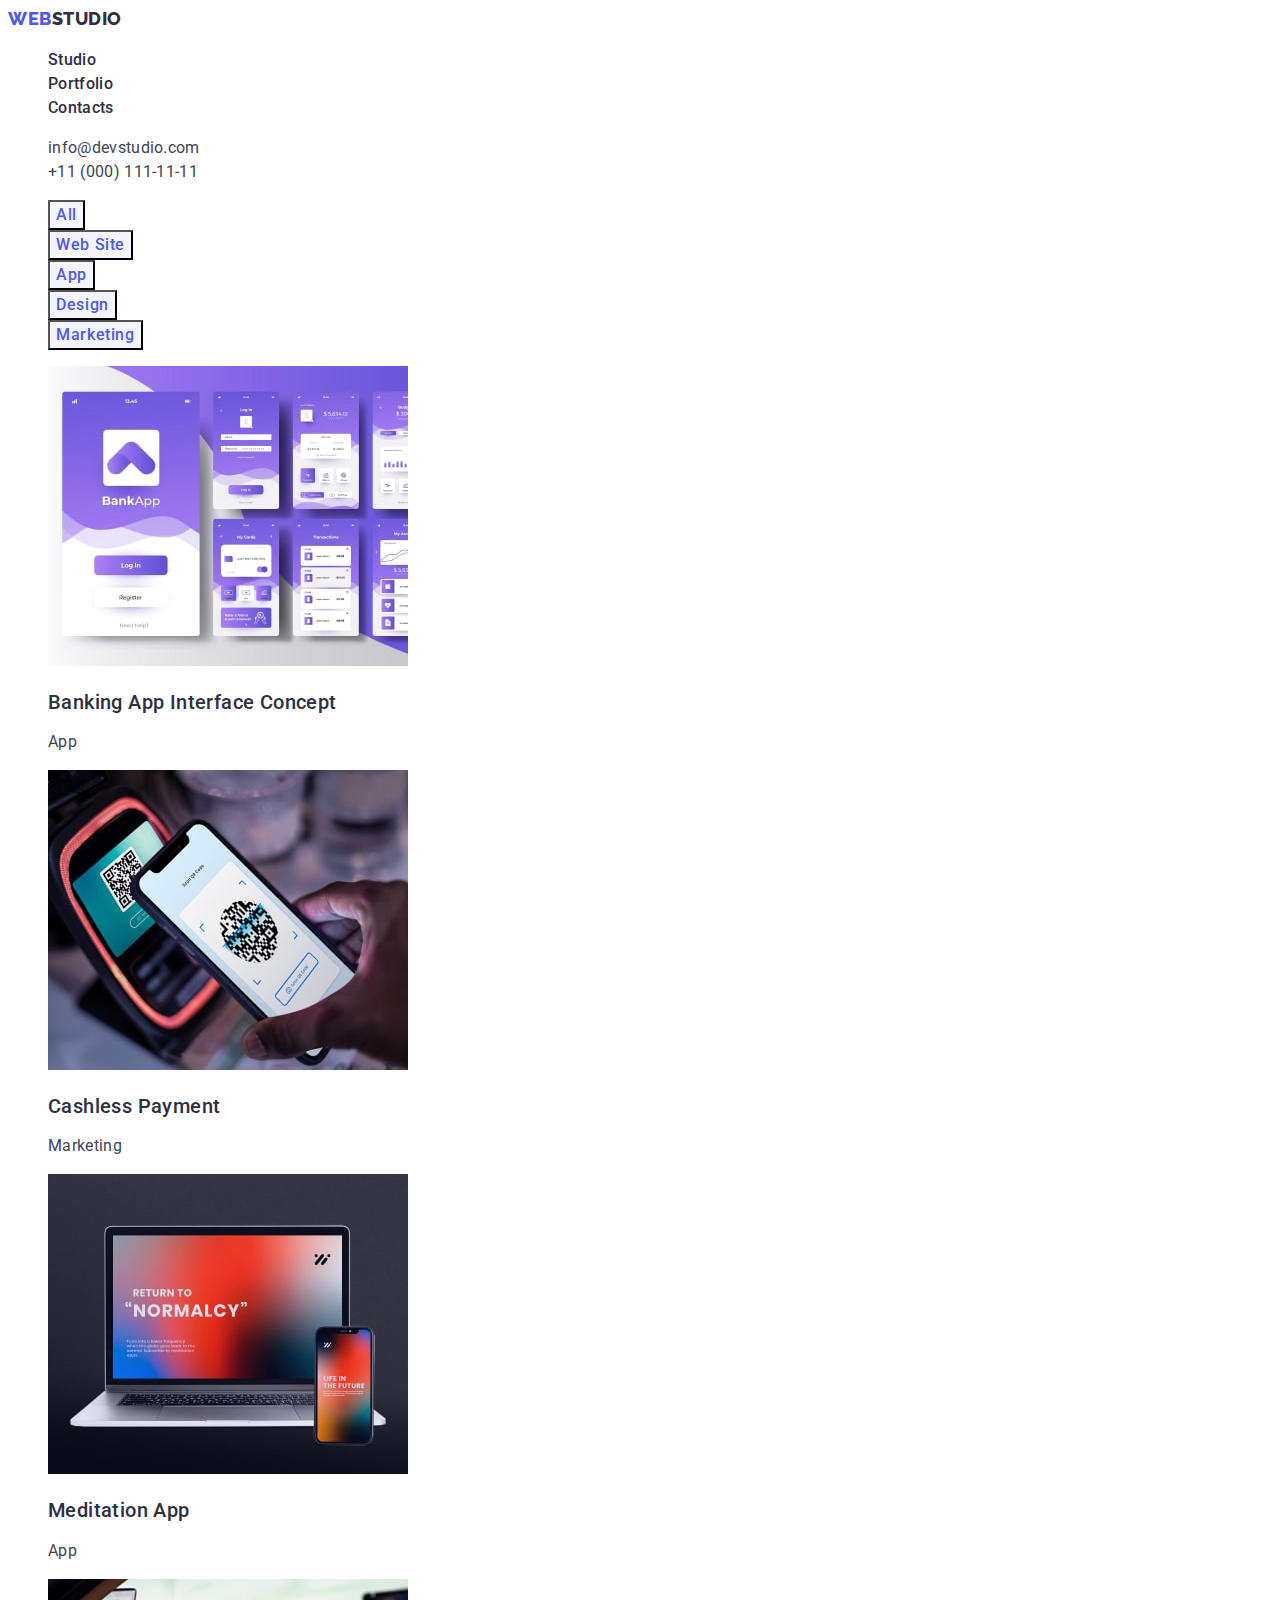
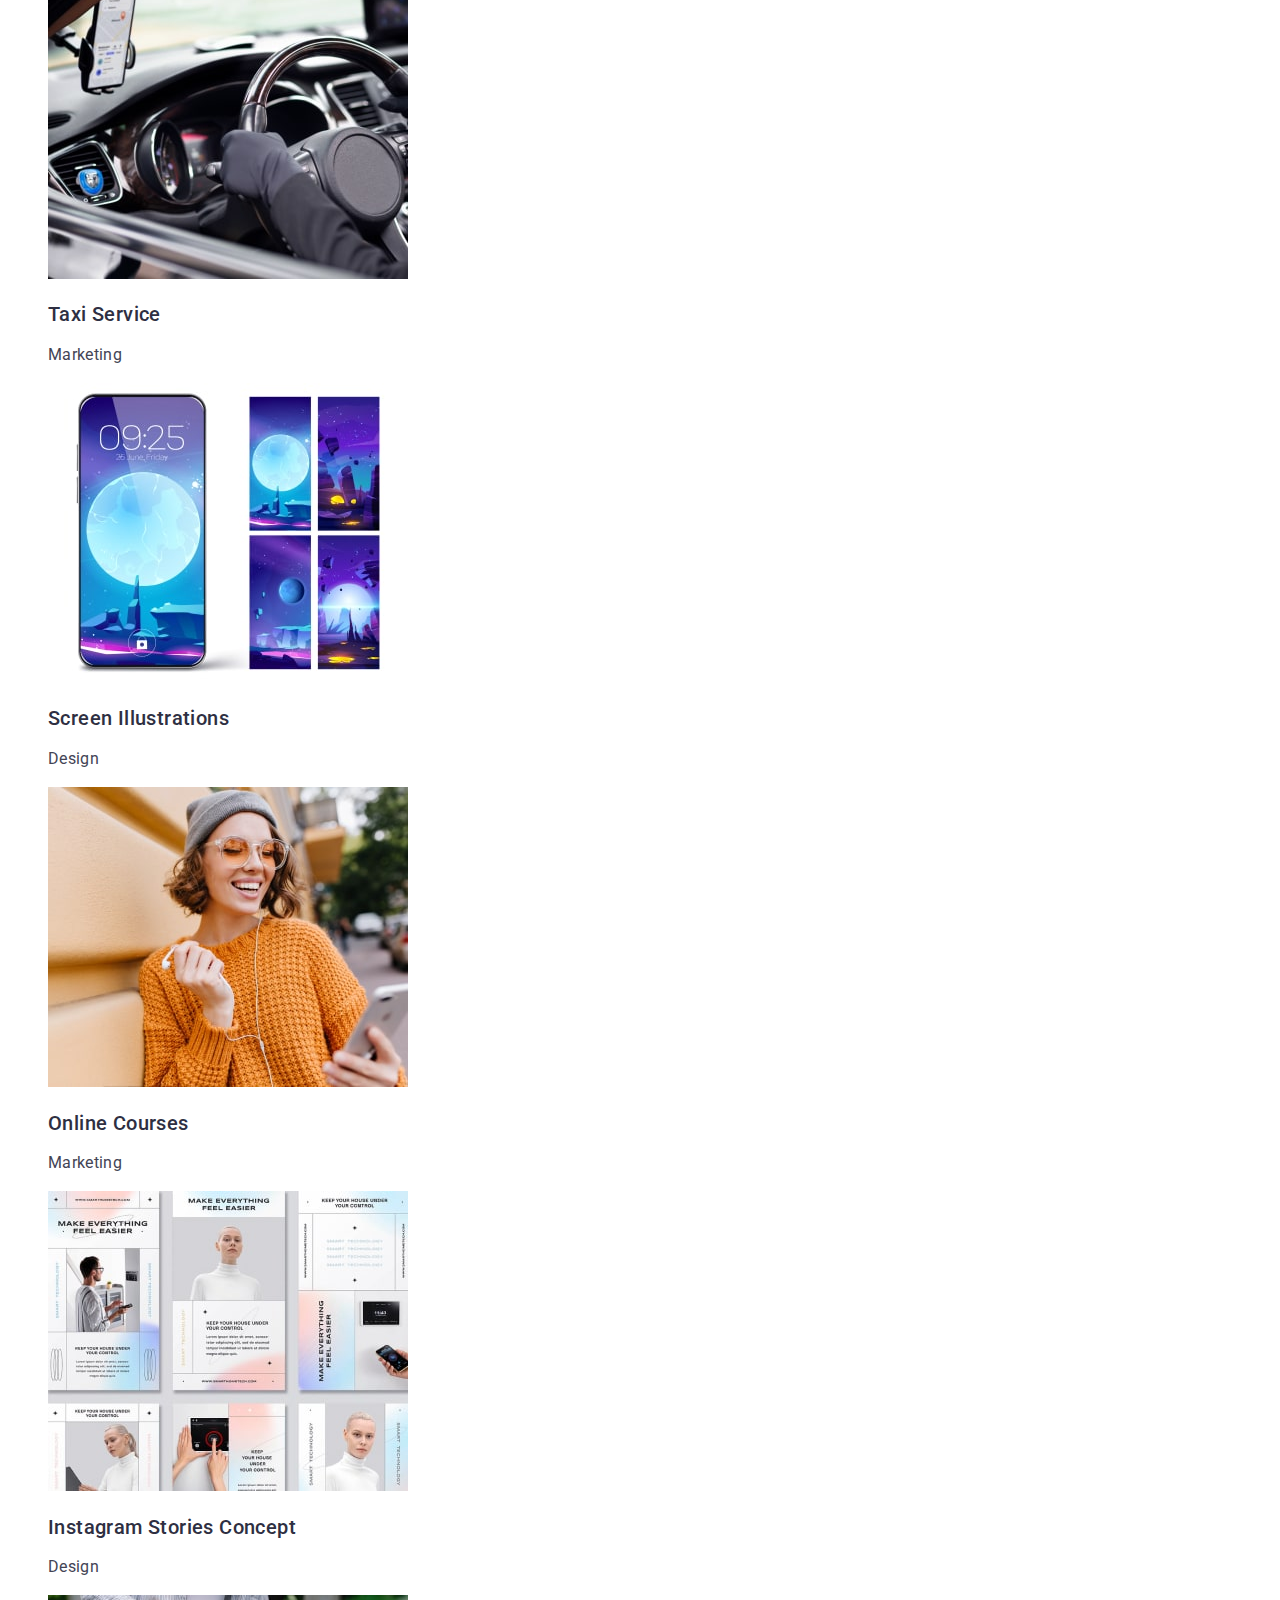
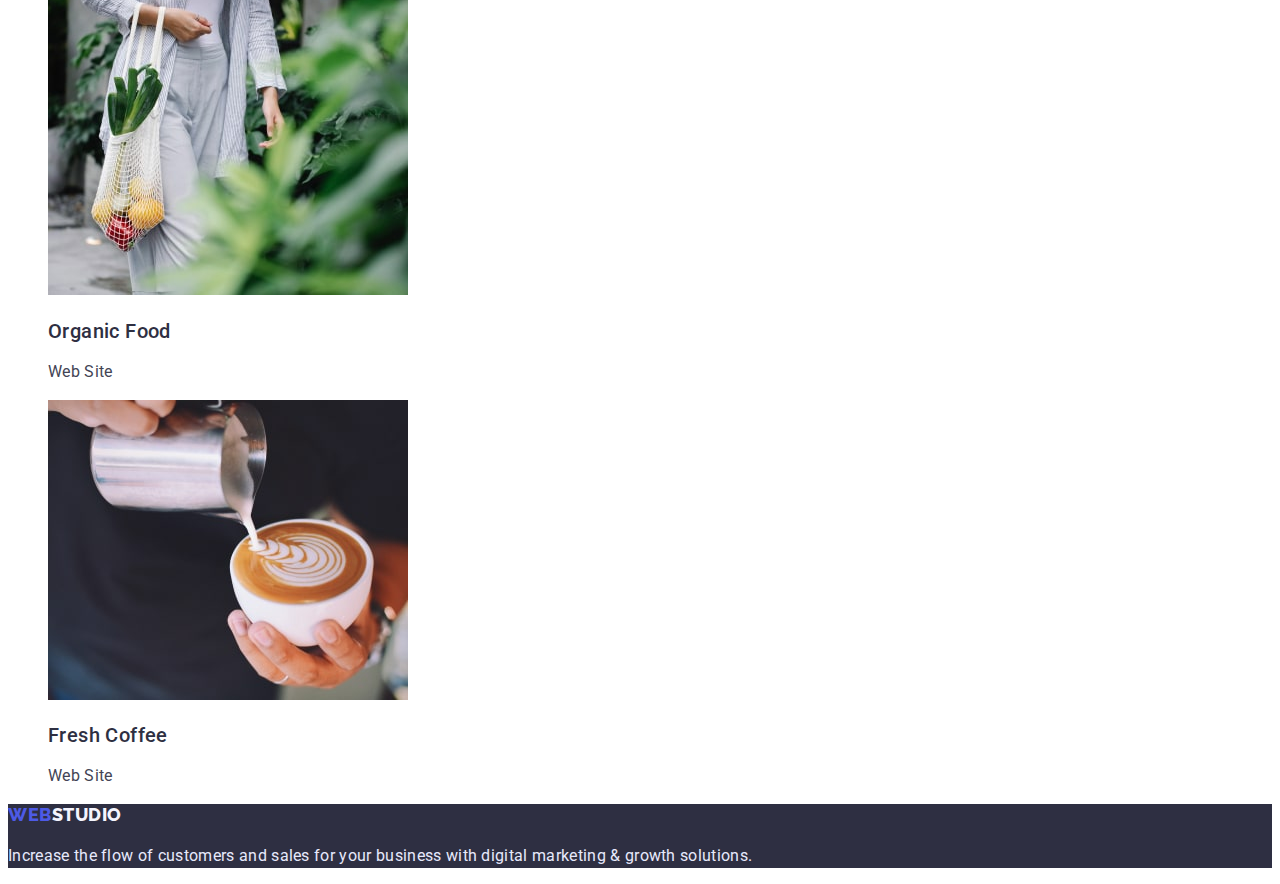
==== portfolio.html @ 1eaaf230 "Initial commit" ====
<!DOCTYPE html>
<html lang="en">
  <head>
    <meta charset="UTF-8" />
    <meta http-equiv="X-UA-Compatible" content="IE=edge" />
    <meta name="viewport" content="width=device-width, initial-scale=1.0" />
    <title>WebStudio</title>
    <link rel="preconnect" href="https://fonts.googleapis.com" />
    <link rel="preconnect" href="https://fonts.gstatic.com" crossorigin />
    <link
      href="https://fonts.googleapis.com/css2?family=Raleway:wght@800&family=Roboto:wght@400;500;700;900&display=swap"
      rel="stylesheet"
    />
    <link rel="stylesheet" href="./css/styles.css" />
  </head>
  <body>
    <!-- Header -->
    <header>
      <nav>
        <a class="link logo-link" href="./index.html"
          >Web<span class="logo-element">Studio</span></a
        >
        <ul class="list nav-list">
          <li>
            <a class="link nav-link" href="./index.html">Studio</a>
          </li>
          <li>
            <a class="link nav-link" href="./portfolio.html">Portfolio</a>
          </li>
          <li><a class="link nav-link" href="">Contacts</a></li>
        </ul>
      </nav>
      <address class="adress">
        <ul class="list">
          <li>
            <a class="link address-link" href="mailto:info@devstudio.com"
              >info@devstudio.com</a
            >
          </li>
          <li>
            <a class="link address-link" href="tel:+110001111111"
              >+11 (000) 111-11-11</a
            >
          </li>
        </ul>
      </address>
    </header>

    <main>
      <section class="section examples">
        <h1 class="hidden">Examples of work</h1>
        <ul class="list">
          <li><button type="button" class="button">All</button></li>
          <li>
            <button type="button" class="button">Web Site</button>
          </li>
          <li><button type="button" class="button">App</button></li>
          <li><button type="button" class="button">Design</button></li>
          <li>
            <button type="button" class="button">Marketing</button>
          </li>
        </ul>

        <ul class="list">
          <li>
            <a class="link"
              ><img
                src="./images/portfolio1img-min.jpg"
                alt="Banking App interface"
                width="360"
                height="300"
              />
              <h2 class="section-title">Banking App Interface Concept</h2>
              <p class="section-text">App</p></a
            >
          </li>
          <li>
            <a class="link"
              ><img
                src="./images/portfolio2img-min.jpg"
                alt="Cashless paying by phone"
                width="360"
                height="300"
              />
              <h2 class="section-title">Cashless Payment</h2>
              <p class="section-text">Marketing</p></a
            >
          </li>
          <li>
            <a class="link"
              ><img
                src="./images/portfolio3img-min.jpg"
                alt="Same application on computer and phone"
                width="360"
                height="300"
              />
              <h2 class="section-title">Meditation App</h2>
              <p class="section-text">App</p></a
            >
          </li>
          <li>
            <a class="link"
              ><img
                src="./images/portfolio4img-min.jpg"
                alt="Application on phone with cabin of auto on background"
                width="360"
                height="300"
              />
              <h2 class="section-title">Taxi Service</h2>
              <p class="section-text">Marketing</p></a
            >
          </li>
          <li>
            <a class="link"
              ><img
                src="./images/portfolio5img-min.jpg"
                alt="examples of phone wallpapers"
                width="360"
                height="300"
              />
              <h2 class="section-title">Screen Illustrations</h2>
              <p class="section-text">Design</p></a
            >
          </li>
          <li>
            <a class="link"
              ><img
                src="./images/portfolio6img-min.jpg"
                alt="Girl with phone"
                width="360"
                height="300"
              />
              <h2 class="section-title">Online Courses</h2>
              <p class="section-text">Marketing</p></a
            >
          </li>
          <li>
            <a class="link"
              ><img
                src="./images/portfolio7img-min.jpg"
                alt="Examples of websites design"
                width="360"
                height="300"
              />
              <h2 class="section-title">Instagram Stories Concept</h2>
              <p class="section-text">Design</p></a
            >
          </li>
          <li>
            <a class="link"
              ><img
                src="./images/portfolio8img-min.jpg"
                alt="Women with food in bag"
                width="360"
                height="300"
              />
              <h2 class="section-title">Organic Food</h2>
              <p class="section-text">Web Site</p></a
            >
          </li>
          <li>
            <a class="link"
              ><img
                src="./images/portfolio9img-min.jpg"
                alt="Making the cup of cofee with milk"
                width="360"
                height="300"
              />
              <h2 class="section-title">Fresh Coffee</h2>
              <p class="section-text">Web Site</p></a
            >
          </li>
        </ul>
      </section>
    </main>

    <!-- Footer -->
    <footer class="footer">
      <a class="link footer-link" href="./index.html"
        >Web<span class="footer-element">Studio</span></a
      >
      <p class="footer-text">
        Increase the flow of customers and sales for your business with digital
        marketing & growth solutions.
      </p>
    </footer>
  </body>
</html>
---- css/styles.css ----
:root {
  --iris-brand-color: #4d5ae5;
  --ocean-pressed-color: #404bbf;
  --navyblue-dark-color: #2e2f42;
  --green-success-color: #31d0aa;
  --slate-text-color: #434455;
  --lightslate-subtle-color: #8e8f99;
  --cornflower-accent-color: #e7e9fc;
  --cloud-light-color: #f4f4fd;
  --navyblue-modal-color: rgba(46, 47, 66, 0.4);
  --grey-hero-color: rgba(46, 47, 66, 0.7);
  --main-color: #fff;
  --font-weight-caption: 700;
  --font-size-caption: 36px;
  --font-weight-title: 500;
  --font-size-title: 20px;
}

/* --- Common styles --- */

body {
  font-family: "Roboto", sans-serif;
  line-height: 1.5;
  letter-spacing: 0.02em;
  color: var(--slate-text-color);
  background-color: var(--main-color);
}

.hidden {
  display: none;
}

.link {
  text-decoration: none;
}

.list {
  list-style: none;
}

.section-caption {
  font-weight: var(--font-weight-caption);
  font-size: var(--font-size-caption);
  line-height: 1.11;
  text-align: center;
  letter-spacing: 0.02em;
  text-transform: capitalize;
  color: var(--navyblue-dark-color);
}

.section-title {
  font-weight: var(--font-weight-title);
  font-size: var(--font-size-title);
  line-height: 1.2;
  letter-spacing: 0.02em;
  color: var(--navyblue-dark-color);
}

.section-text {
  font-size: 16px;
  line-height: 1.5;
  letter-spacing: 0.02em;
  color: var(--slate-text-color);
}

.button {
  cursor: pointer;
  font-family: "Roboto", sans-serif;
  font-weight: var(--font-weight-title);
  font-size: 16px;
  line-height: 1.5;
  letter-spacing: 0.04em;
  color: var(--main-color);
  background-color: var(--iris-brand-color);
}

.button:hover {
  background-color: var(--ocean-pressed-color);
}

/* --- Header --- */

.logo-link {
  font-family: "Raleway", sans-serif;
  font-weight: 800;
  font-size: 18px;
  /* autocheck error */
  line-height: 1.17;
  letter-spacing: 0.03em;
  text-transform: uppercase;
  color: var(--iris-brand-color);
}

.logo-element {
  color: var(--navyblue-dark-color);
}

.nav-link {
  font-weight: 500;
  font-size: 16px;
  line-height: 1.5;
  letter-spacing: 0.02em;
  color: var(--navyblue-dark-color);
}

.nav-link:hover,
.nav-link:focus {
  color: var(--ocean-pressed-color);
}

/* .nav-list .link.active {
  color: var(--ocean-pressed-color);
} */

.adress {
  font-style: normal;
}
.address-link {
  color: var(--slate-text-color);
}

.address-link:hover,
.address-link:focus {
  color: var(--ocean-pressed-color);
}

/* --- Hero section ---  */
.hero-section {
  background-color: var(--navyblue-dark-color);
}

.hero-caption {
  font-weight: var(--font-weight-caption);
  font-size: 56px;
  line-height: 1.07;
  text-align: center;
  letter-spacing: 0.02em;
  color: var(--main-color);
}

/* --- Our features section --- */
/* --- What are we doing section --- */

/* --- Our Team Section--- */

.team .section-title,
.team .section-text {
  background-color: var(--main-color);
  text-align: center;
}

.team {
  background-color: var(--cloud-light-color);
}

/* --- Footer --- */

.footer {
  background-color: var(--navyblue-dark-color);
}

.footer-link {
  font-family: "Raleway", sans-serif;
  font-weight: 800;
  font-size: 18px;
  line-height: 1.17;
  letter-spacing: 0.03em;
  text-transform: uppercase;
  color: var(--iris-brand-color);
}

.footer-element {
  color: var(--cloud-light-color);
}

.footer-text {
  color: var(--cornflower-accent-color);
}

/* --- Portfolio page --- */

.examples .button {
  color: var(--iris-brand-color);
  background-color: var(--cloud-light-color);
}

.examples .button:hover {
  color: var(--main-color);
  background-color: var(--ocean-pressed-color);
}
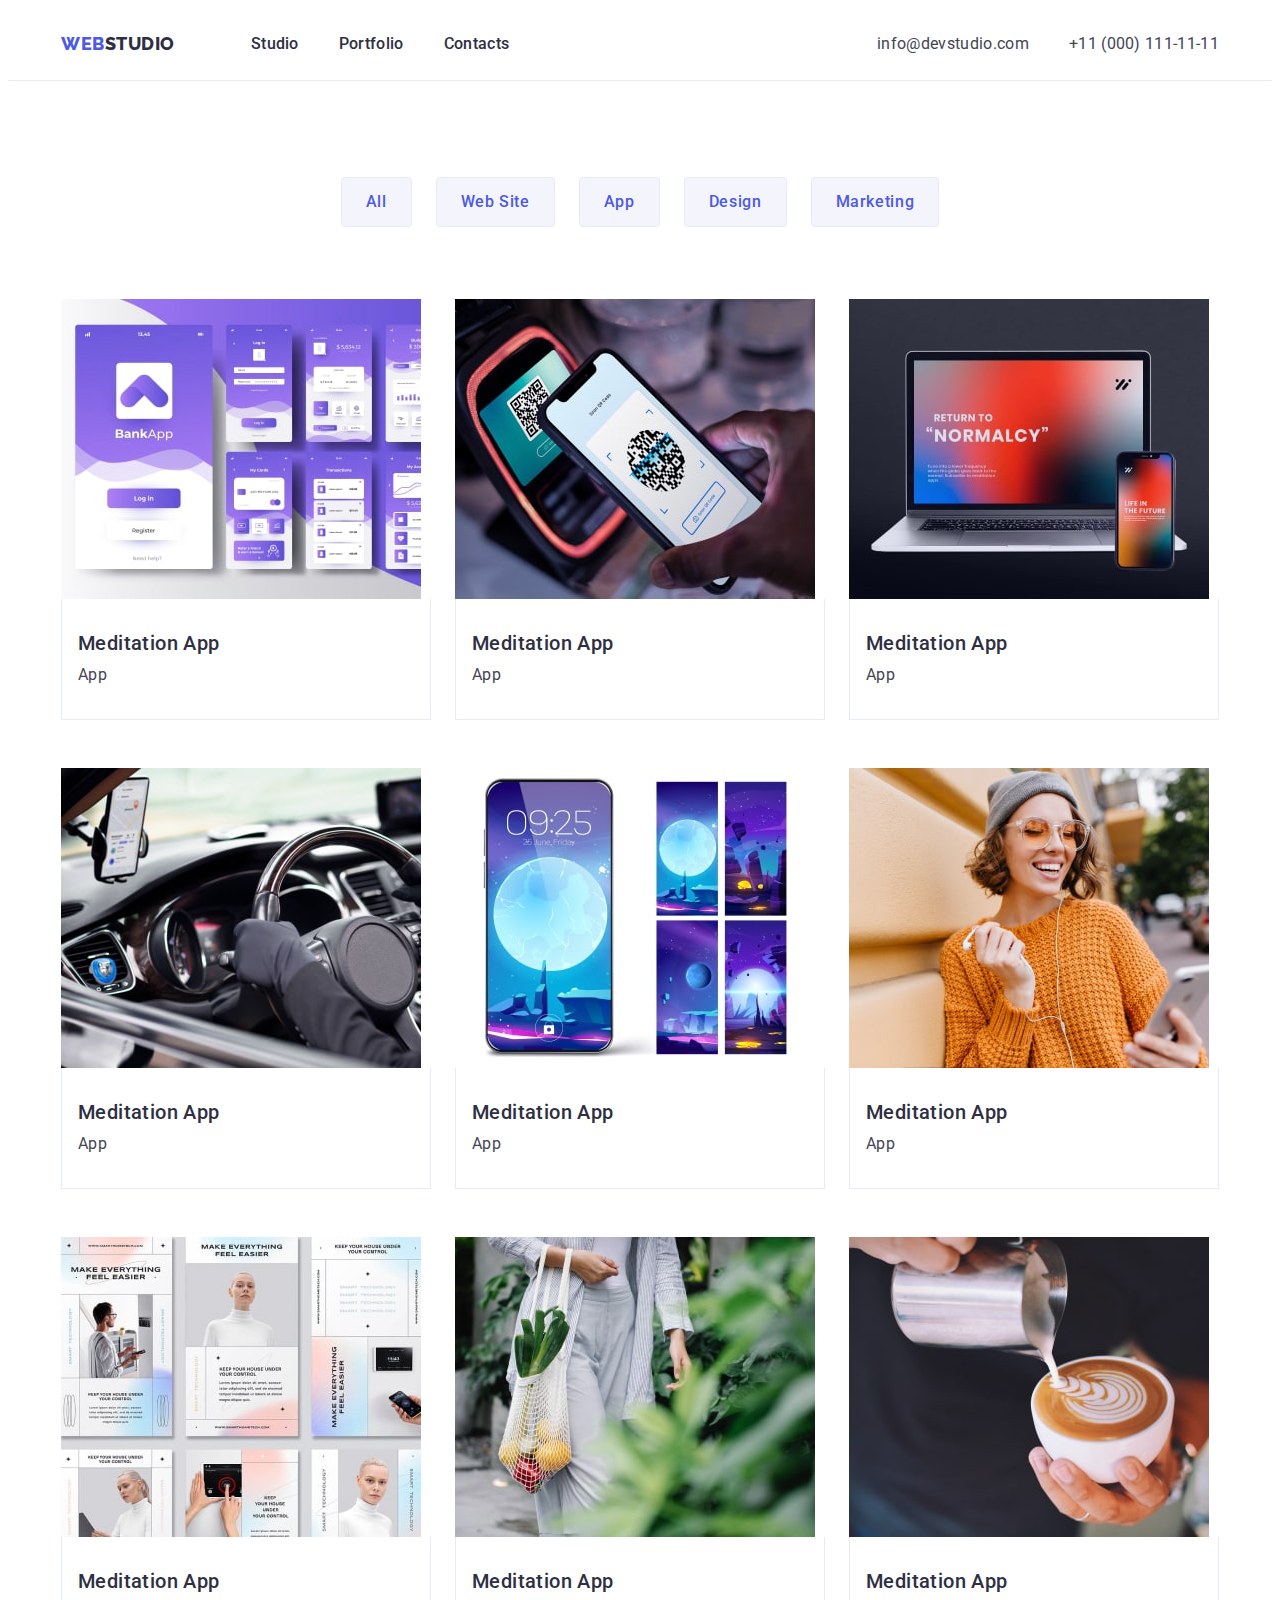
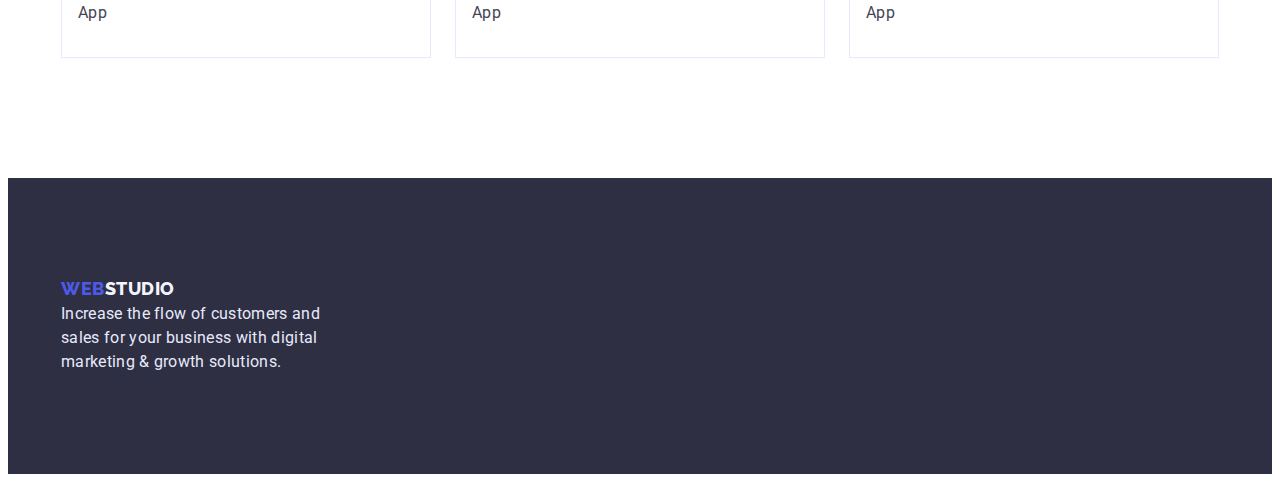
==== commit f612a942: "home work 3 pre-release" ====
--- a/portfolio.html
+++ b/portfolio.html
@@ -5,6 +5,13 @@
     <meta http-equiv="X-UA-Compatible" content="IE=edge" />
     <meta name="viewport" content="width=device-width, initial-scale=1.0" />
     <title>WebStudio</title>
+    <link
+      rel="stylesheet"
+      href="https://cdnjs.cloudflare.com/ajax/libs/modern-normalize/1.1.0/modern-normalize.min.css"
+      integrity="sha512-wpPYUAdjBVSE4KJnH1VR1HeZfpl1ub8YT/NKx4PuQ5NmX2tKuGu6U/JRp5y+Y8XG2tV+wKQpNHVUX03MfMFn9Q=="
+      crossorigin="anonymous"
+      referrerpolicy="no-referrer"
+    />
     <link rel="preconnect" href="https://fonts.googleapis.com" />
     <link rel="preconnect" href="https://fonts.gstatic.com" crossorigin />
     <link
@@ -15,174 +22,191 @@
   </head>
   <body>
     <!-- Header -->
-    <header>
-      <nav>
-        <a class="link logo-link" href="./index.html"
-          >Web<span class="logo-element">Studio</span></a
-        >
-        <ul class="list nav-list">
-          <li>
-            <a class="link nav-link" href="./index.html">Studio</a>
-          </li>
-          <li>
-            <a class="link nav-link" href="./portfolio.html">Portfolio</a>
-          </li>
-          <li><a class="link nav-link" href="">Contacts</a></li>
-        </ul>
-      </nav>
-      <address class="adress">
-        <ul class="list">
-          <li>
-            <a class="link address-link" href="mailto:info@devstudio.com"
-              >info@devstudio.com</a
-            >
-          </li>
-          <li>
-            <a class="link address-link" href="tel:+110001111111"
-              >+11 (000) 111-11-11</a
-            >
-          </li>
-        </ul>
-      </address>
+    <header class="header">
+      <div class="container header-container">
+        <nav class="nav-container">
+          <a class="logo-link link" href="./index.html"
+            >Web<span class="logo-element">Studio</span></a
+          >
+          <ul class="nav-list list">
+            <li>
+              <a class="nav-link link" href="./index.html">Studio</a>
+            </li>
+            <li>
+              <a class="nav-link link" href="./portfolio.html">Portfolio</a>
+            </li>
+            <li><a class="nav-link link" href="">Contacts</a></li>
+          </ul>
+        </nav>
+        <address class="adress">
+          <ul class="address-list list">
+            <li>
+              <a class="link address-link" href="mailto:info@devstudio.com"
+                >info@devstudio.com</a
+              >
+            </li>
+            <li>
+              <a class="link address-link" href="tel:+110001111111"
+                >+11 (000) 111-11-11</a
+              >
+            </li>
+          </ul>
+        </address>
+      </div>
     </header>
+
+    <!-- Main Section -->
 
     <main>
       <section class="section examples">
-        <h1 class="hidden">Examples of work</h1>
-        <ul class="list">
-          <li><button type="button" class="button">All</button></li>
-          <li>
-            <button type="button" class="button">Web Site</button>
-          </li>
-          <li><button type="button" class="button">App</button></li>
-          <li><button type="button" class="button">Design</button></li>
-          <li>
-            <button type="button" class="button">Marketing</button>
-          </li>
-        </ul>
-
-        <ul class="list">
-          <li>
-            <a class="link"
-              ><img
-                src="./images/portfolio1img-min.jpg"
-                alt="Banking App interface"
-                width="360"
-                height="300"
-              />
-              <h2 class="section-title">Banking App Interface Concept</h2>
-              <p class="section-text">App</p></a
-            >
-          </li>
-          <li>
-            <a class="link"
-              ><img
-                src="./images/portfolio2img-min.jpg"
-                alt="Cashless paying by phone"
-                width="360"
-                height="300"
-              />
-              <h2 class="section-title">Cashless Payment</h2>
-              <p class="section-text">Marketing</p></a
-            >
-          </li>
-          <li>
-            <a class="link"
-              ><img
-                src="./images/portfolio3img-min.jpg"
-                alt="Same application on computer and phone"
-                width="360"
-                height="300"
-              />
-              <h2 class="section-title">Meditation App</h2>
-              <p class="section-text">App</p></a
-            >
-          </li>
-          <li>
-            <a class="link"
-              ><img
-                src="./images/portfolio4img-min.jpg"
-                alt="Application on phone with cabin of auto on background"
-                width="360"
-                height="300"
-              />
-              <h2 class="section-title">Taxi Service</h2>
-              <p class="section-text">Marketing</p></a
-            >
-          </li>
-          <li>
-            <a class="link"
-              ><img
-                src="./images/portfolio5img-min.jpg"
-                alt="examples of phone wallpapers"
-                width="360"
-                height="300"
-              />
-              <h2 class="section-title">Screen Illustrations</h2>
-              <p class="section-text">Design</p></a
-            >
-          </li>
-          <li>
-            <a class="link"
-              ><img
-                src="./images/portfolio6img-min.jpg"
-                alt="Girl with phone"
-                width="360"
-                height="300"
-              />
-              <h2 class="section-title">Online Courses</h2>
-              <p class="section-text">Marketing</p></a
-            >
-          </li>
-          <li>
-            <a class="link"
-              ><img
-                src="./images/portfolio7img-min.jpg"
-                alt="Examples of websites design"
-                width="360"
-                height="300"
-              />
-              <h2 class="section-title">Instagram Stories Concept</h2>
-              <p class="section-text">Design</p></a
-            >
-          </li>
-          <li>
-            <a class="link"
-              ><img
-                src="./images/portfolio8img-min.jpg"
-                alt="Women with food in bag"
-                width="360"
-                height="300"
-              />
-              <h2 class="section-title">Organic Food</h2>
-              <p class="section-text">Web Site</p></a
-            >
-          </li>
-          <li>
-            <a class="link"
-              ><img
-                src="./images/portfolio9img-min.jpg"
-                alt="Making the cup of cofee with milk"
-                width="360"
-                height="300"
-              />
-              <h2 class="section-title">Fresh Coffee</h2>
-              <p class="section-text">Web Site</p></a
-            >
-          </li>
-        </ul>
+        <div class="container">
+          <h1 class="visually-hidden">Examples of work</h1>
+          <ul class="list button-list">
+            <li><button type="button" class="button">All</button></li>
+            <li>
+              <button type="button" class="button">Web Site</button>
+            </li>
+            <li><button type="button" class="button">App</button></li>
+            <li><button type="button" class="button">Design</button></li>
+            <li>
+              <button type="button" class="button">Marketing</button>
+            </li>
+          </ul>
+
+          <ul class="list examples-list">
+            <li class="example-item">
+              <a class="link"
+                ><img class="img-attribute"
+                  src="./images/portfolio1img-min.jpg"
+                  alt="Banking App interface"
+                  width="360"
+                  height="300"
+                />
+                <div class="example-card">
+                  <h2 class="section-title">Meditation App</h2>
+                  <p class="section-text">App</p></a>
+              </div>
+            </li>
+            <li class="example-item">
+              <a class="link"
+                ><img class="img-attribute"
+                  src="./images/portfolio2img-min.jpg"
+                  alt="Cashless paying by phone"
+                  width="360"
+                  height="300"
+                />
+                <div class="example-card">
+                  <h2 class="section-title">Meditation App</h2>
+                  <p class="section-text">App</p></a>
+              </div>
+            </li>
+            <li class="example-item">
+              <a class="link"
+                ><img class="img-attribute"
+                  src="./images/portfolio3img-min.jpg"
+                  alt="Same application on computer and phone"
+                  width="360"
+                  height="300"
+                />
+                <div class="example-card">
+                  <h2 class="section-title">Meditation App</h2>
+                  <p class="section-text">App</p></a>
+              </div>
+            </li>
+            <li class="example-item">
+              <a class="link"
+                ><img class="img-attribute"
+                  src="./images/portfolio4img-min.jpg"
+                  alt="Application on phone with cabin of auto on background"
+                  width="360"
+                  height="300"
+                />
+                <div class="example-card">
+                  <h2 class="section-title">Meditation App</h2>
+                  <p class="section-text">App</p></a>
+              </div>
+            </li>
+            <li class="example-item">
+              <a class="link"
+                ><img class="img-attribute"
+                  src="./images/portfolio5img-min.jpg"
+                  alt="examples of phone wallpapers"
+                  width="360"
+                  height="300"
+                />
+                <div class="example-card">
+                  <h2 class="section-title">Meditation App</h2>
+                  <p class="section-text">App</p></a>
+              </div>
+            </li>
+            <li class="example-item">
+              <a class="link"
+                ><img class="img-attribute"
+                  src="./images/portfolio6img-min.jpg"
+                  alt="Girl with phone"
+                  width="360"
+                  height="300"
+                />
+                <div class="example-card">
+                  <h2 class="section-title">Meditation App</h2>
+                  <p class="section-text">App</p></a>
+              </div>
+            </li>
+            <li class="example-item">
+              <a class="link"
+                ><img class="img-attribute"
+                  src="./images/portfolio7img-min.jpg"
+                  alt="Examples of websites design"
+                  width="360"
+                  height="300"
+                />
+                <div class="example-card">
+                  <h2 class="section-title">Meditation App</h2>
+                  <p class="section-text">App</p></a>
+              </div>
+            </li>
+            <li class="example-item">
+              <a class="link"
+                ><img class="img-attribute"
+                  src="./images/portfolio8img-min.jpg"
+                  alt="Women with food in bag"
+                  width="360"
+                  height="300"
+                />
+                <div class="example-card">
+                  <h2 class="section-title">Meditation App</h2>
+                  <p class="section-text">App</p></a>
+              </div>
+            </li>
+            <li class="example-item">
+              <a class="link"
+                ><img class="img-attribute"
+                  src="./images/portfolio9img-min.jpg"
+                  alt="Making the cup of cofee with milk"
+                  width="360"
+                  height="300"
+                />
+                <div class="example-card">
+                  <h2 class="section-title">Meditation App</h2>
+                  <p class="section-text">App</p></a>
+              </div>
+            </li>
+          </ul>
+        </div>
       </section>
     </main>
 
     <!-- Footer -->
     <footer class="footer">
-      <a class="link footer-link" href="./index.html"
-        >Web<span class="footer-element">Studio</span></a
-      >
-      <p class="footer-text">
-        Increase the flow of customers and sales for your business with digital
-        marketing & growth solutions.
-      </p>
+      <div class="container footer-container">
+        <a class="link footer-link" href="./index.html"
+          >Web<span class="footer-element">Studio</span></a
+        >
+        <p class="footer-text">
+          Increase the flow of customers and sales for your business with
+          digital marketing & growth solutions.
+        </p>
+      </div>
     </footer>
   </body>
 </html>
--- a/css/styles.css
+++ b/css/styles.css
@@ -20,14 +20,35 @@
 
 body {
   font-family: "Roboto", sans-serif;
+  font-size: 16px;
   line-height: 1.5;
   letter-spacing: 0.02em;
   color: var(--slate-text-color);
   background-color: var(--main-color);
 }
 
-.hidden {
-  display: none;
+h1,
+h2,
+h3,
+h4,
+h5,
+h6,
+p,
+ul {
+  margin: 0;
+}
+
+.visually-hidden {
+  position: absolute;
+  width: 1px;
+  height: 1px;
+  margin: -1px;
+  border: 0;
+  padding: 0;
+  white-space: nowrap;
+  clip-path: inset(100%);
+  clip: rect(0 0 0 0);
+  overflow: hidden;
 }
 
 .link {
@@ -36,9 +57,17 @@
 
 .list {
   list-style: none;
+  padding: 0;
+  margin: 0;
+}
+
+.section {
+  padding-top: 120px;
+  padding-bottom: 120px;
 }
 
 .section-caption {
+  margin-bottom: 72px;
   font-weight: var(--font-weight-caption);
   font-size: var(--font-size-caption);
   line-height: 1.11;
@@ -65,42 +94,80 @@
 
 .button {
   cursor: pointer;
-  font-family: "Roboto", sans-serif;
+  font-family: inherit;
   font-weight: var(--font-weight-title);
   font-size: 16px;
   line-height: 1.5;
   letter-spacing: 0.04em;
   color: var(--main-color);
   background-color: var(--iris-brand-color);
+  border-radius: 4px;
+  border: none;
 }
 
 .button:hover {
   background-color: var(--ocean-pressed-color);
 }
 
-/* --- Header --- */
+.img-attribute {
+  display: block;
+  max-width: 100%;
+  height: auto;
+}
+
+.container {
+  width: 1158px;
+  padding: 0 15px;
+  margin: 0 auto;
+}
+
+/* ---------- Header ---------- */
+
+.header {
+  border-bottom: 1px solid var(--cornflower-accent-color);
+}
+
+.container.header-container {
+  display: flex;
+  align-items: center;
+}
+
+.nav-container {
+  display: flex;
+  align-items: center;
+}
 
 .logo-link {
   font-family: "Raleway", sans-serif;
   font-weight: 800;
   font-size: 18px;
-  /* autocheck error */
   line-height: 1.17;
   letter-spacing: 0.03em;
   text-transform: uppercase;
   color: var(--iris-brand-color);
+  padding-top: 24px;
+  padding-bottom: 24px;
 }
 
 .logo-element {
   color: var(--navyblue-dark-color);
 }
 
+.nav-list {
+  display: flex;
+  margin-left: 76px;
+  gap: 40px;
+}
+
 .nav-link {
+  display: block;
   font-weight: 500;
   font-size: 16px;
   line-height: 1.5;
   letter-spacing: 0.02em;
   color: var(--navyblue-dark-color);
+  padding-top: 24px;
+  padding-bottom: 24px;
 }
 
 .nav-link:hover,
@@ -108,15 +175,20 @@
   color: var(--ocean-pressed-color);
 }
 
-/* .nav-list .link.active {
-  color: var(--ocean-pressed-color);
-} */
-
 .adress {
   font-style: normal;
-}
+  margin-left: auto;
+}
+
+.address-list {
+  display: flex;
+  gap: 40px;
+}
+
 .address-link {
   color: var(--slate-text-color);
+  padding-top: 24px;
+  padding-bottom: 24px;
 }
 
 .address-link:hover,
@@ -127,36 +199,91 @@
 /* --- Hero section ---  */
 .hero-section {
   background-color: var(--navyblue-dark-color);
+  text-align: center;
+}
+.hero-container {
+  padding-top: 188px;
+  padding-bottom: 188px;
 }
 
 .hero-caption {
   font-weight: var(--font-weight-caption);
   font-size: 56px;
   line-height: 1.07;
-  text-align: center;
   letter-spacing: 0.02em;
   color: var(--main-color);
+  max-width: 496px;
+  margin: 0 auto 48px;
+}
+
+.hero-button {
+  padding: 16px 32px;
+  box-shadow: 0px 4px 4px rgba(0, 0, 0, 0.15);
 }
 
 /* --- Our features section --- */
+
+.features-list {
+  display: flex;
+  gap: 24px;
+}
+
+.features-list .item {
+  flex-basis: calc((100% - 3 * 24px) / 4);
+}
+
+.features-list .section-title {
+  margin-bottom: 8px;
+}
+
 /* --- What are we doing section --- */
+
+.work {
+  padding-top: 0;
+}
+
+.work-list {
+  display: flex;
+  gap: 24px;
+}
 
 /* --- Our Team Section--- */
 
 .team .section-title,
 .team .section-text {
-  background-color: var(--main-color);
   text-align: center;
+}
+
+.team-list {
+  display: flex;
+  gap: 24px;
 }
 
 .team {
   background-color: var(--cloud-light-color);
 }
 
+.team-card {
+  box-shadow: 0px 1px 6px rgba(46, 47, 66, 0.08),
+    0px 1px 1px rgba(46, 47, 66, 0.16), 0px 2px 1px rgba(46, 47, 66, 0.08);
+  border-radius: 0px 0px 4px 4px;
+}
+
+.team-member {
+  padding: 32px 16px;
+  background-color: var(--main-color);
+  border-radius: 0px 0px 4px 4px;
+}
+
 /* --- Footer --- */
 
 .footer {
   background-color: var(--navyblue-dark-color);
+}
+
+.footer-container {
+  padding-top: 100px;
+  padding-bottom: 100px;
 }
 
 .footer-link {
@@ -167,6 +294,7 @@
   letter-spacing: 0.03em;
   text-transform: uppercase;
   color: var(--iris-brand-color);
+  margin-bottom: 16px;
 }
 
 .footer-element {
@@ -175,16 +303,57 @@
 
 .footer-text {
   color: var(--cornflower-accent-color);
+  max-width: 264px;
+  /* margin-top: 16px; */
 }
 
 /* --- Portfolio page --- */
 
+.examples {
+  padding-top: 96px;
+}
+
 .examples .button {
+  padding: 12px 24px;
   color: var(--iris-brand-color);
   background-color: var(--cloud-light-color);
-}
-
-.examples .button:hover {
+  border: 1px solid var(--cornflower-accent-color);
+  border-radius: 4px;
+}
+
+.examples .button:hover,
+.examples .button:focus {
   color: var(--main-color);
   background-color: var(--ocean-pressed-color);
-}
+  box-shadow: 0px 3px 1px rgba(0, 0, 0, 0.1), 0px 2px 1px rgba(0, 0, 0, 0.08),
+    0px 2px 2px rgba(0, 0, 0, 0.12);
+  border-radius: 4px;
+  border: none;
+}
+
+.button-list {
+  display: flex;
+  justify-content: center;
+  gap: 24px;
+  margin: 0 auto 72px;
+}
+
+.examples-list {
+  display: flex;
+  flex-wrap: wrap;
+  gap: 48px 24px;
+}
+
+.examples-list .section-title {
+  margin-bottom: 8px;
+}
+
+.example-item {
+  flex-basis: calc((100% - 2 * 24px) / 3);
+}
+
+.example-card {
+  padding: 32px 16px;
+  border: 1px solid var(--cornflower-accent-color);
+  border-top: none;
+}
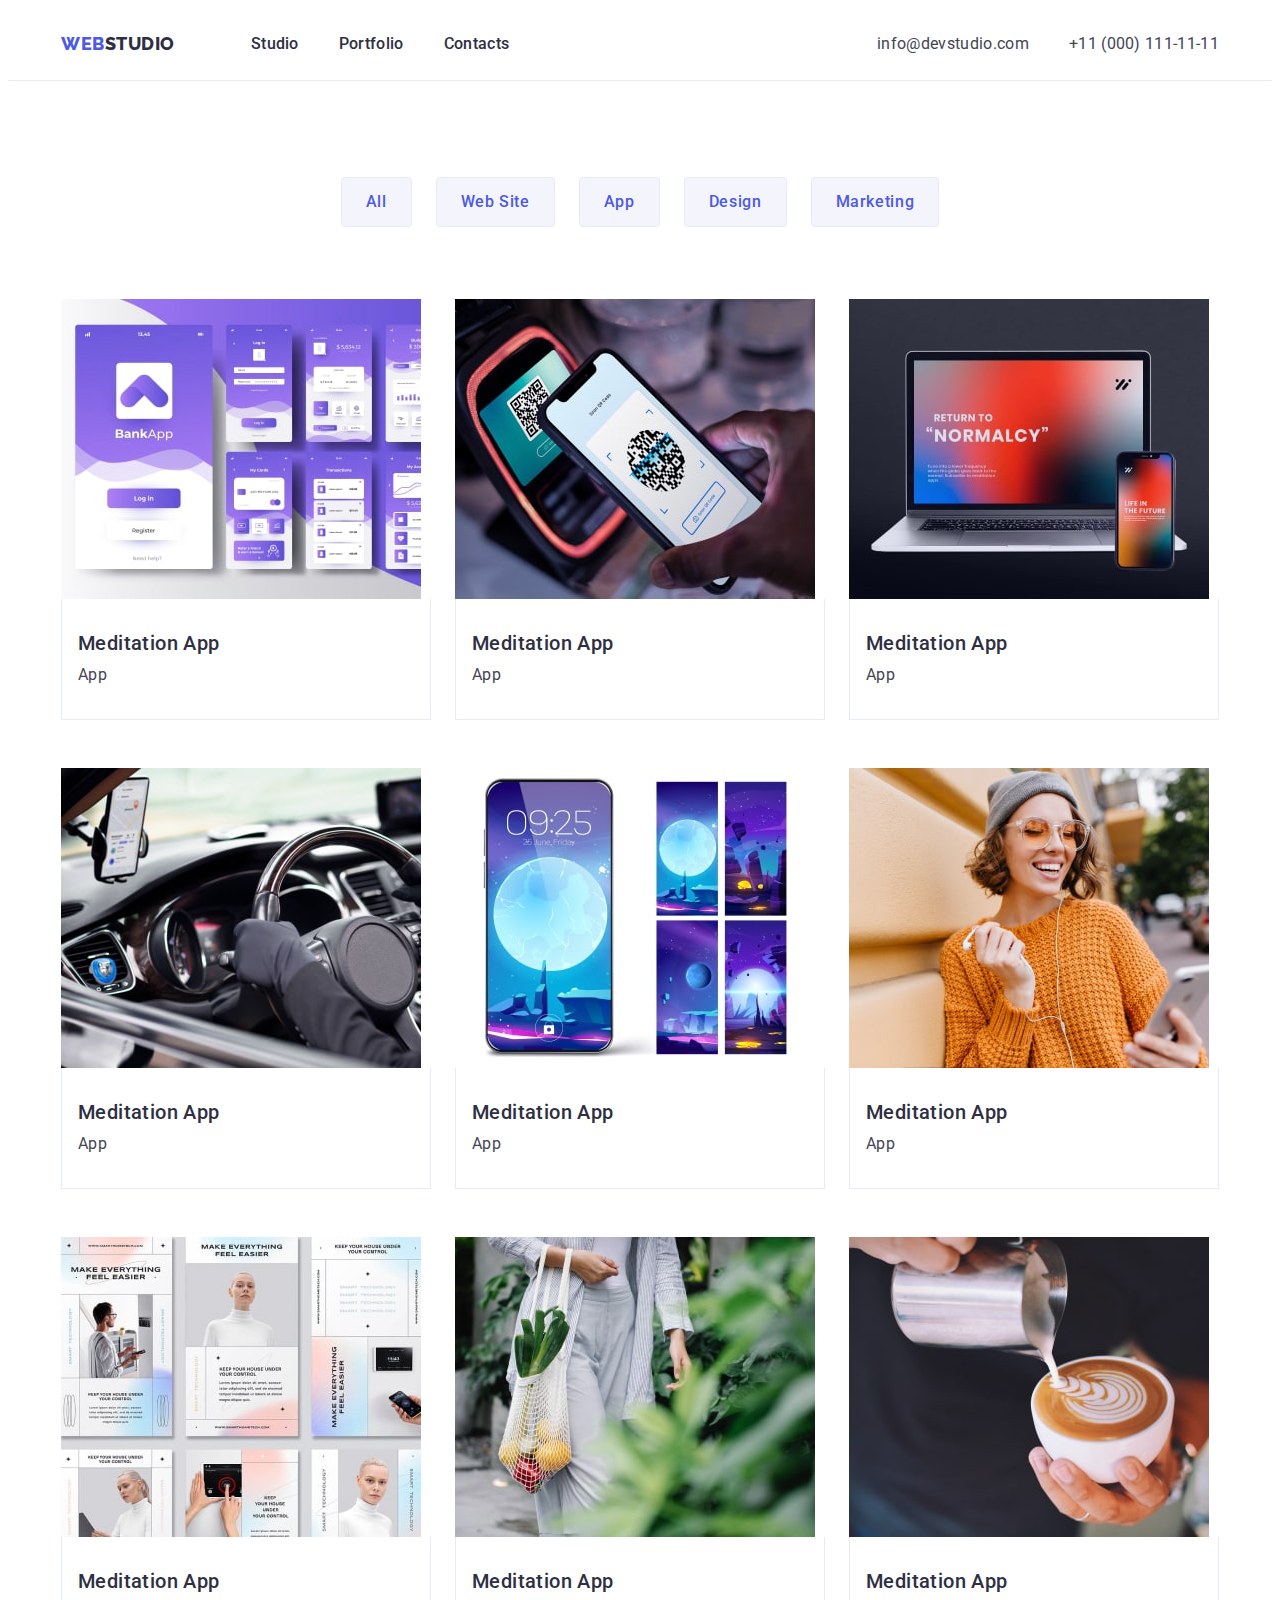
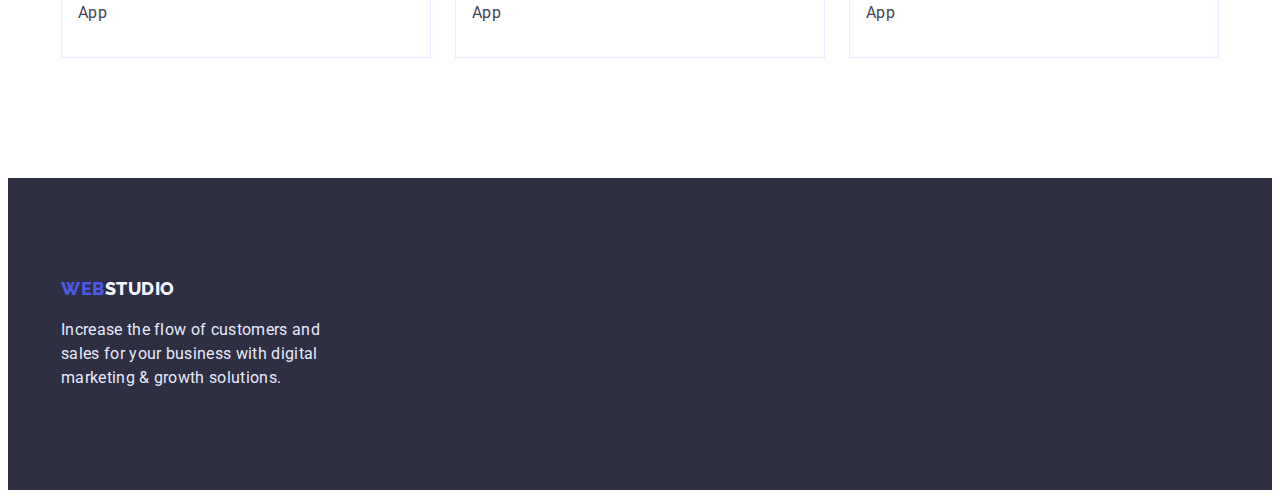
==== commit 10880efa: "final error checking" ====
--- a/portfolio.html
+++ b/portfolio.html
@@ -76,7 +76,8 @@
           <ul class="list examples-list">
             <li class="example-item">
               <a class="link"
-                ><img class="img-attribute"
+                ><img
+                  class="img-attribute"
                   src="./images/portfolio1img-min.jpg"
                   alt="Banking App interface"
                   width="360"
@@ -84,12 +85,14 @@
                 />
                 <div class="example-card">
                   <h2 class="section-title">Meditation App</h2>
-                  <p class="section-text">App</p></a>
-              </div>
-            </li>
-            <li class="example-item">
-              <a class="link"
-                ><img class="img-attribute"
+                  <p class="section-text">App</p>
+                </div>
+              </a>
+            </li>
+            <li class="example-item">
+              <a class="link"
+                ><img
+                  class="img-attribute"
                   src="./images/portfolio2img-min.jpg"
                   alt="Cashless paying by phone"
                   width="360"
@@ -97,12 +100,14 @@
                 />
                 <div class="example-card">
                   <h2 class="section-title">Meditation App</h2>
-                  <p class="section-text">App</p></a>
-              </div>
-            </li>
-            <li class="example-item">
-              <a class="link"
-                ><img class="img-attribute"
+                  <p class="section-text">App</p>
+                </div>
+              </a>
+            </li>
+            <li class="example-item">
+              <a class="link"
+                ><img
+                  class="img-attribute"
                   src="./images/portfolio3img-min.jpg"
                   alt="Same application on computer and phone"
                   width="360"
@@ -110,12 +115,14 @@
                 />
                 <div class="example-card">
                   <h2 class="section-title">Meditation App</h2>
-                  <p class="section-text">App</p></a>
-              </div>
-            </li>
-            <li class="example-item">
-              <a class="link"
-                ><img class="img-attribute"
+                  <p class="section-text">App</p>
+                </div>
+              </a>
+            </li>
+            <li class="example-item">
+              <a class="link"
+                ><img
+                  class="img-attribute"
                   src="./images/portfolio4img-min.jpg"
                   alt="Application on phone with cabin of auto on background"
                   width="360"
@@ -123,12 +130,14 @@
                 />
                 <div class="example-card">
                   <h2 class="section-title">Meditation App</h2>
-                  <p class="section-text">App</p></a>
-              </div>
-            </li>
-            <li class="example-item">
-              <a class="link"
-                ><img class="img-attribute"
+                  <p class="section-text">App</p>
+                </div>
+              </a>
+            </li>
+            <li class="example-item">
+              <a class="link"
+                ><img
+                  class="img-attribute"
                   src="./images/portfolio5img-min.jpg"
                   alt="examples of phone wallpapers"
                   width="360"
@@ -136,12 +145,14 @@
                 />
                 <div class="example-card">
                   <h2 class="section-title">Meditation App</h2>
-                  <p class="section-text">App</p></a>
-              </div>
-            </li>
-            <li class="example-item">
-              <a class="link"
-                ><img class="img-attribute"
+                  <p class="section-text">App</p>
+                </div>
+              </a>
+            </li>
+            <li class="example-item">
+              <a class="link"
+                ><img
+                  class="img-attribute"
                   src="./images/portfolio6img-min.jpg"
                   alt="Girl with phone"
                   width="360"
@@ -149,12 +160,14 @@
                 />
                 <div class="example-card">
                   <h2 class="section-title">Meditation App</h2>
-                  <p class="section-text">App</p></a>
-              </div>
-            </li>
-            <li class="example-item">
-              <a class="link"
-                ><img class="img-attribute"
+                  <p class="section-text">App</p>
+                </div>
+              </a>
+            </li>
+            <li class="example-item">
+              <a class="link"
+                ><img
+                  class="img-attribute"
                   src="./images/portfolio7img-min.jpg"
                   alt="Examples of websites design"
                   width="360"
@@ -162,12 +175,14 @@
                 />
                 <div class="example-card">
                   <h2 class="section-title">Meditation App</h2>
-                  <p class="section-text">App</p></a>
-              </div>
-            </li>
-            <li class="example-item">
-              <a class="link"
-                ><img class="img-attribute"
+                  <p class="section-text">App</p>
+                </div>
+              </a>
+            </li>
+            <li class="example-item">
+              <a class="link"
+                ><img
+                  class="img-attribute"
                   src="./images/portfolio8img-min.jpg"
                   alt="Women with food in bag"
                   width="360"
@@ -175,12 +190,14 @@
                 />
                 <div class="example-card">
                   <h2 class="section-title">Meditation App</h2>
-                  <p class="section-text">App</p></a>
-              </div>
-            </li>
-            <li class="example-item">
-              <a class="link"
-                ><img class="img-attribute"
+                  <p class="section-text">App</p>
+                </div>
+              </a>
+            </li>
+            <li class="example-item">
+              <a class="link"
+                ><img
+                  class="img-attribute"
                   src="./images/portfolio9img-min.jpg"
                   alt="Making the cup of cofee with milk"
                   width="360"
@@ -188,8 +205,9 @@
                 />
                 <div class="example-card">
                   <h2 class="section-title">Meditation App</h2>
-                  <p class="section-text">App</p></a>
-              </div>
+                  <p class="section-text">App</p>
+                </div>
+              </a>
             </li>
           </ul>
         </div>
--- a/css/styles.css
+++ b/css/styles.css
@@ -294,7 +294,6 @@
   letter-spacing: 0.03em;
   text-transform: uppercase;
   color: var(--iris-brand-color);
-  margin-bottom: 16px;
 }
 
 .footer-element {
@@ -304,7 +303,7 @@
 .footer-text {
   color: var(--cornflower-accent-color);
   max-width: 264px;
-  /* margin-top: 16px; */
+  margin-top: 16px;
 }
 
 /* --- Portfolio page --- */
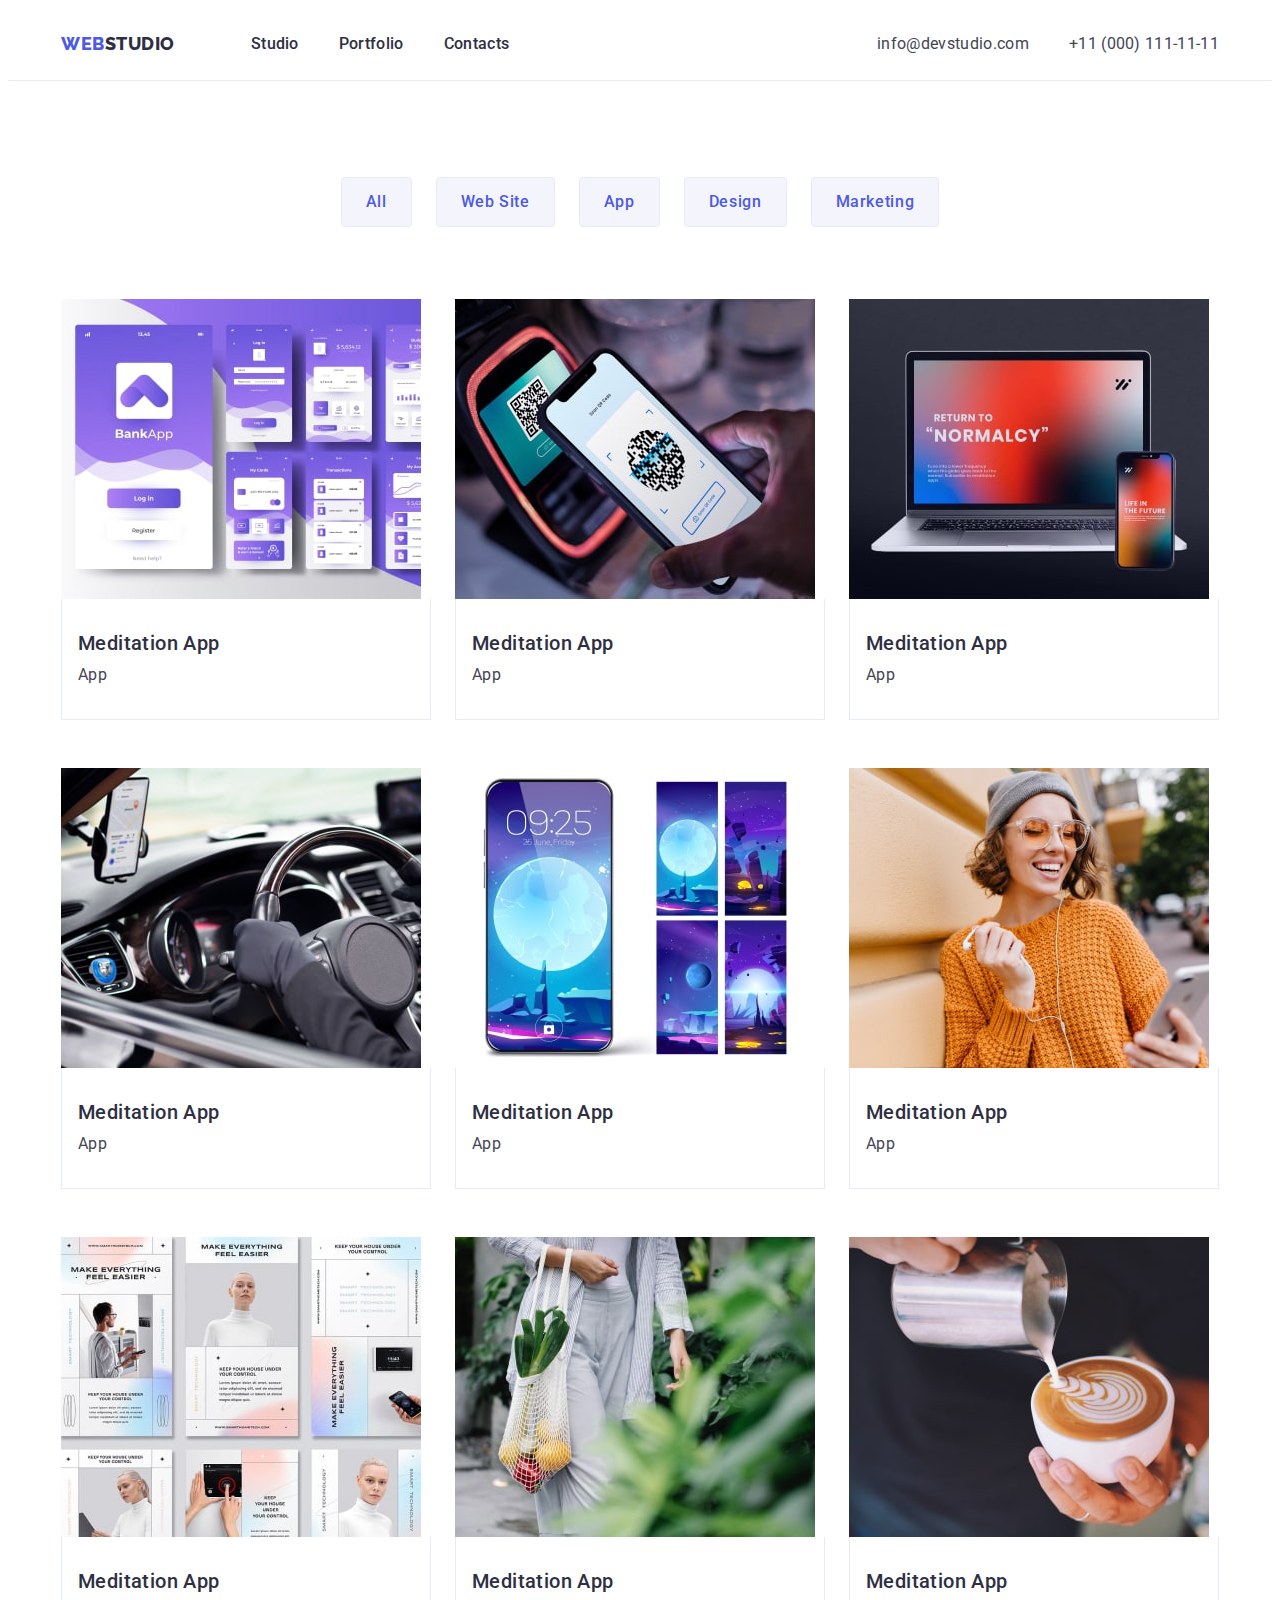
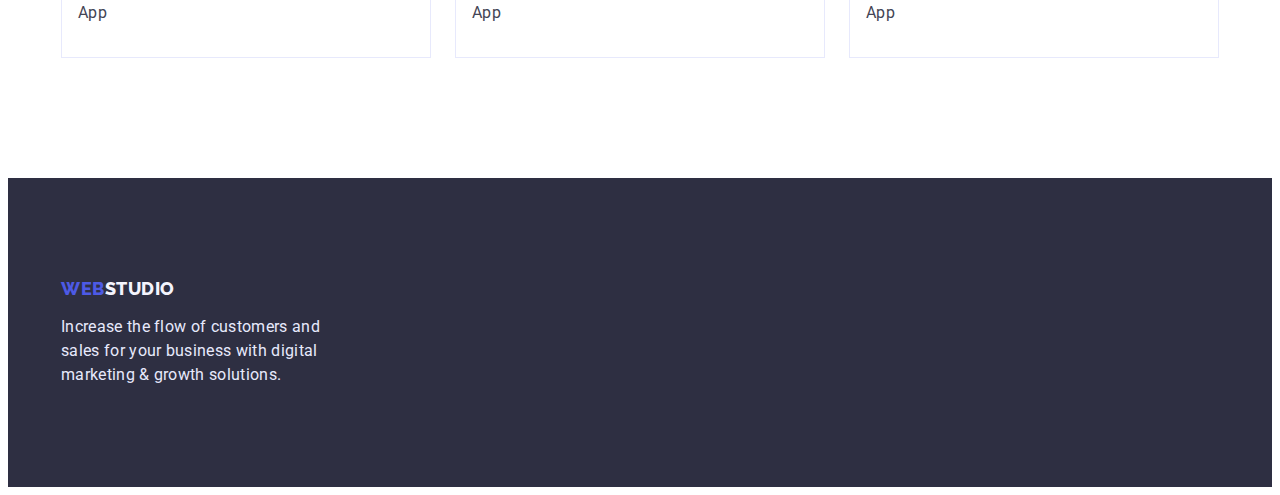
==== commit e89bc93d: "corrections as per the mentor's remarks" ====
--- a/portfolio.html
+++ b/portfolio.html
@@ -216,14 +216,16 @@
 
     <!-- Footer -->
     <footer class="footer">
-      <div class="container footer-container">
-        <a class="link footer-link" href="./index.html"
-          >Web<span class="footer-element">Studio</span></a
-        >
-        <p class="footer-text">
-          Increase the flow of customers and sales for your business with
-          digital marketing & growth solutions.
-        </p>
+      <div class="container">
+        <div class="footer-container">
+          <a class="link footer-link" href="./index.html"
+            >Web<span class="footer-element">Studio</span></a
+          >
+          <p class="footer-text">
+            Increase the flow of customers and sales for your business with
+            digital marketing & growth solutions.
+          </p>
+        </div>
       </div>
     </footer>
   </body>
--- a/css/styles.css
+++ b/css/styles.css
@@ -200,8 +200,6 @@
 .hero-section {
   background-color: var(--navyblue-dark-color);
   text-align: center;
-}
-.hero-container {
   padding-top: 188px;
   padding-bottom: 188px;
 }
@@ -264,6 +262,7 @@
 }
 
 .team-card {
+  flex-basis: calc((100% - 3 * 24px) / 4);
   box-shadow: 0px 1px 6px rgba(46, 47, 66, 0.08),
     0px 1px 1px rgba(46, 47, 66, 0.16), 0px 2px 1px rgba(46, 47, 66, 0.08);
   border-radius: 0px 0px 4px 4px;
@@ -275,18 +274,24 @@
   border-radius: 0px 0px 4px 4px;
 }
 
+.section-title {
+  margin-bottom: 8px;
+}
+
 /* --- Footer --- */
 
 .footer {
   background-color: var(--navyblue-dark-color);
-}
-
-.footer-container {
   padding-top: 100px;
   padding-bottom: 100px;
 }
 
+.footer-container {
+  width: 264px;
+}
+
 .footer-link {
+  display: inline-block;
   font-family: "Raleway", sans-serif;
   font-weight: 800;
   font-size: 18px;
@@ -294,6 +299,7 @@
   letter-spacing: 0.03em;
   text-transform: uppercase;
   color: var(--iris-brand-color);
+  margin-bottom: 16px;
 }
 
 .footer-element {
@@ -302,8 +308,6 @@
 
 .footer-text {
   color: var(--cornflower-accent-color);
-  max-width: 264px;
-  margin-top: 16px;
 }
 
 /* --- Portfolio page --- */
@@ -327,7 +331,7 @@
   box-shadow: 0px 3px 1px rgba(0, 0, 0, 0.1), 0px 2px 1px rgba(0, 0, 0, 0.08),
     0px 2px 2px rgba(0, 0, 0, 0.12);
   border-radius: 4px;
-  border: none;
+  border: 1px solid var(--ocean-pressed-color);
 }
 
 .button-list {
